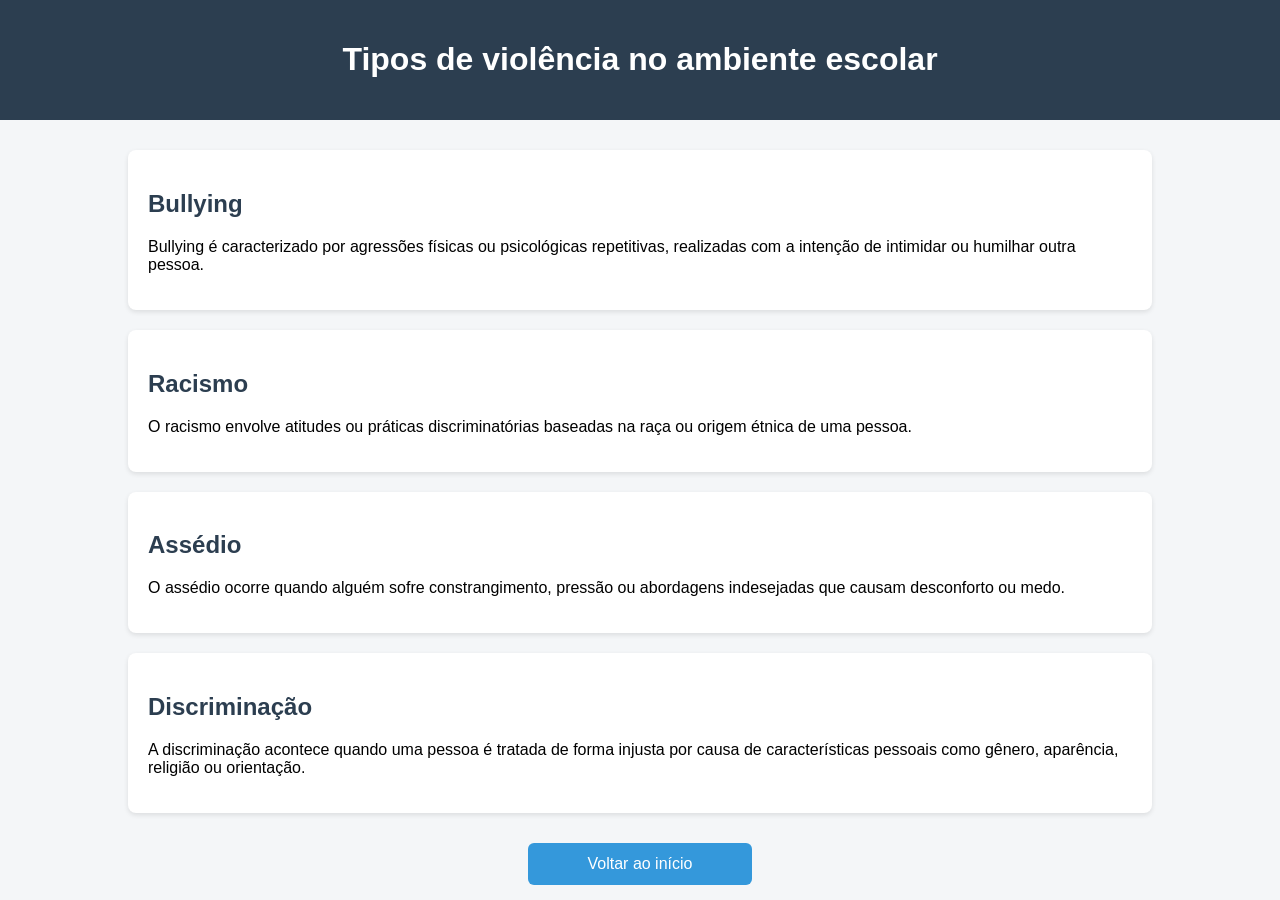
==== violencias.html @ 384a8706 "primeiro commit" ====
<!DOCTYPE html>
<html lang="pt-br">

<head>
<meta charset="UTF-8">
<title>Tipos de violência - AMPARO</title>

<style>

body{
font-family: Arial;
background-color: #f4f6f8;
margin: 0;
}

header{
background-color: #2c3e50;
color: white;
padding: 20px;
text-align: center;
}

.container{
width: 80%;
margin: auto;
margin-top: 30px;
}

.card{
background: white;
padding: 20px;
margin-bottom: 20px;
border-radius: 8px;
box-shadow: 0 2px 5px rgba(0,0,0,0.1);
}

h2{
color: #2c3e50;
}

.voltar{
display: block;
margin-top: 30px;
text-align: center;
text-decoration: none;
background-color: #3498db;
color: white;
padding: 12px;
border-radius: 6px;
width: 200px;
margin-left: auto;
margin-right: auto;
}

</style>

</head>

<body>

<header>
<h1>Tipos de violência no ambiente escolar</h1>
</header>

<div class="container">

<div class="card">
<h2>Bullying</h2>
<p>
Bullying é caracterizado por agressões físicas ou psicológicas repetitivas, 
realizadas com a intenção de intimidar ou humilhar outra pessoa.
</p>
</div>

<div class="card">
<h2>Racismo</h2>
<p>
O racismo envolve atitudes ou práticas discriminatórias baseadas na raça 
ou origem étnica de uma pessoa.
</p>
</div>

<div class="card">
<h2>Assédio</h2>
<p>
O assédio ocorre quando alguém sofre constrangimento, pressão ou 
abordagens indesejadas que causam desconforto ou medo.
</p>
</div>

<div class="card">
<h2>Discriminação</h2>
<p>
A discriminação acontece quando uma pessoa é tratada de forma injusta 
por causa de características pessoais como gênero, aparência, religião 
ou orientação.
</p>
</div>

<a class="voltar" href="index.php">Voltar ao início</a>

</div>

</body>
</html>
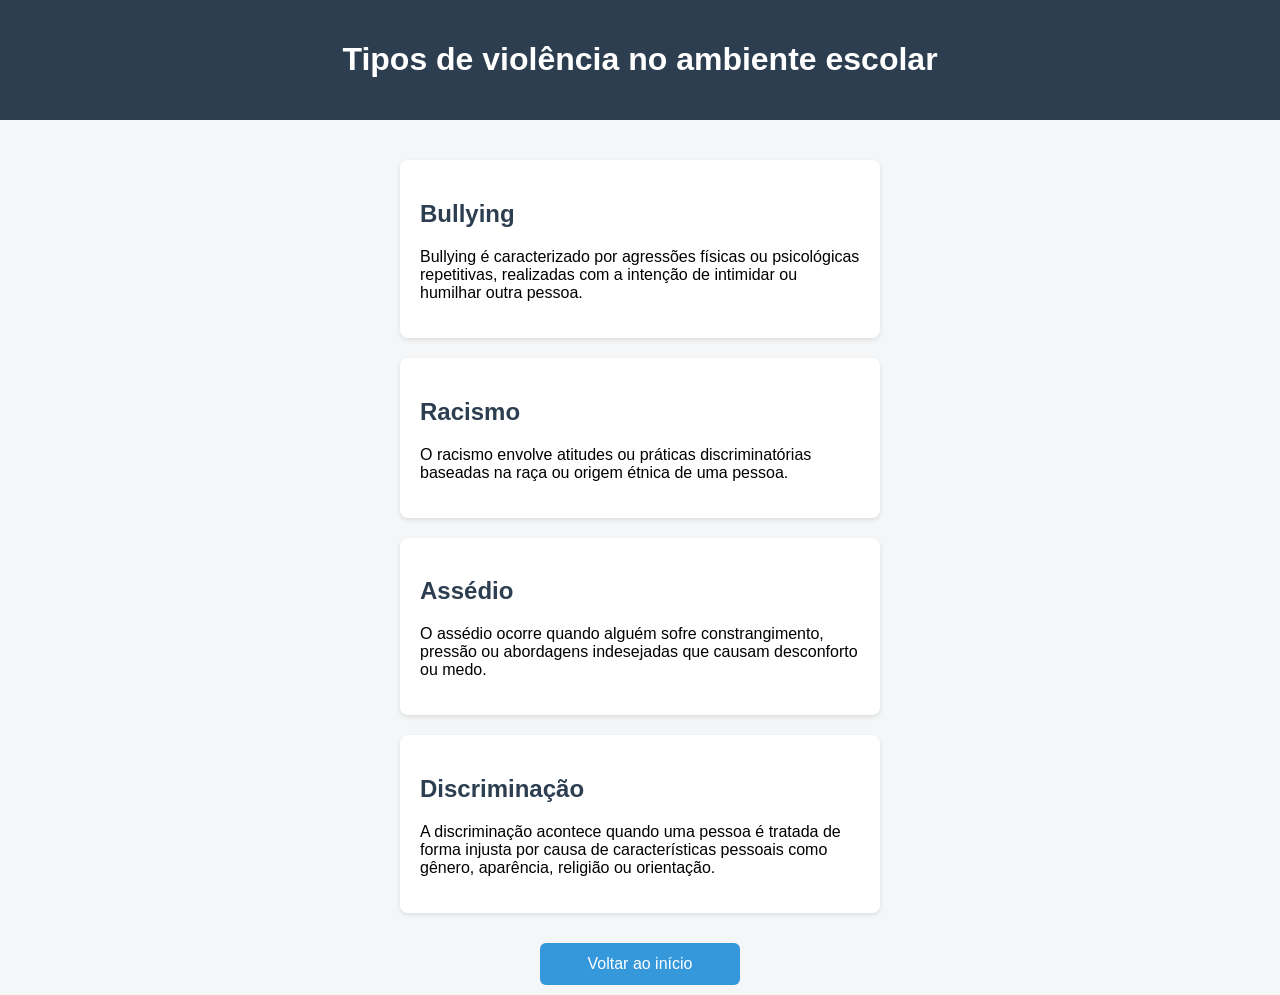
==== commit 9e0dbebb: "salvar alterações 1" ====
--- a/violencias.html
+++ b/violencias.html
@@ -3,6 +3,8 @@
 
 <head>
 <meta charset="UTF-8">
+<meta name="viewport" content="width=device-width, initial-scale=1.0">
+<link rel="stylesheet" href="style.css">
 <title>Tipos de violência - AMPARO</title>
 
 <style>
--- a/style.css
+++ b/style.css
@@ -0,0 +1,91 @@
+* {
+  box-sizing: border-box;
+}
+
+body{
+font-family: Arial;
+background-color: #f4f4f4;
+margin: 0;
+padding: 0;
+}
+
+header{
+background-color: #f4f6f8;
+color: white;
+padding: 20px;
+text-align: center;
+}
+
+nav{
+background-color: #34495e;
+padding: 10px;
+text-align: center;
+}
+
+nav a{
+color: white;
+margin: 10px;
+text-decoration: none;
+}
+
+main{
+padding: 20px;
+text-align: center;
+}
+
+button{
+padding: 10px 20px;
+background-color: #27ae60;
+color: white;
+border: none;
+cursor: pointer;
+}
+
+
+.container{
+margin-top: 50px;
+width: 100%;
+max-width: 500px;
+margin: 0 auto;
+padding: 10px;
+}
+
+.botao{
+display: block;
+width: 100%;
+max-width: 300px;
+margin: 15px auto;
+padding: 15px;
+background-color: #3498db;
+color: white;
+text-decoration: none;
+border-radius: 8px;
+font-size: 18px;
+cursor: pointer;
+transition: 0.3s;
+}
+
+.botao:hover{
+background-color: #2980b9;
+}
+
+@media (max-width: 600px) {
+  header {
+    padding: 15px;
+  }
+
+  h1 {
+    font-size: 24px;
+  }
+
+  .botao {
+    font-size: 16px;
+    padding: 12px;
+  }
+}
+input, textarea, select {
+  width: 100%;
+  padding: 10px;
+  margin-bottom: 10px;
+  box-sizing: border-box;
+}
